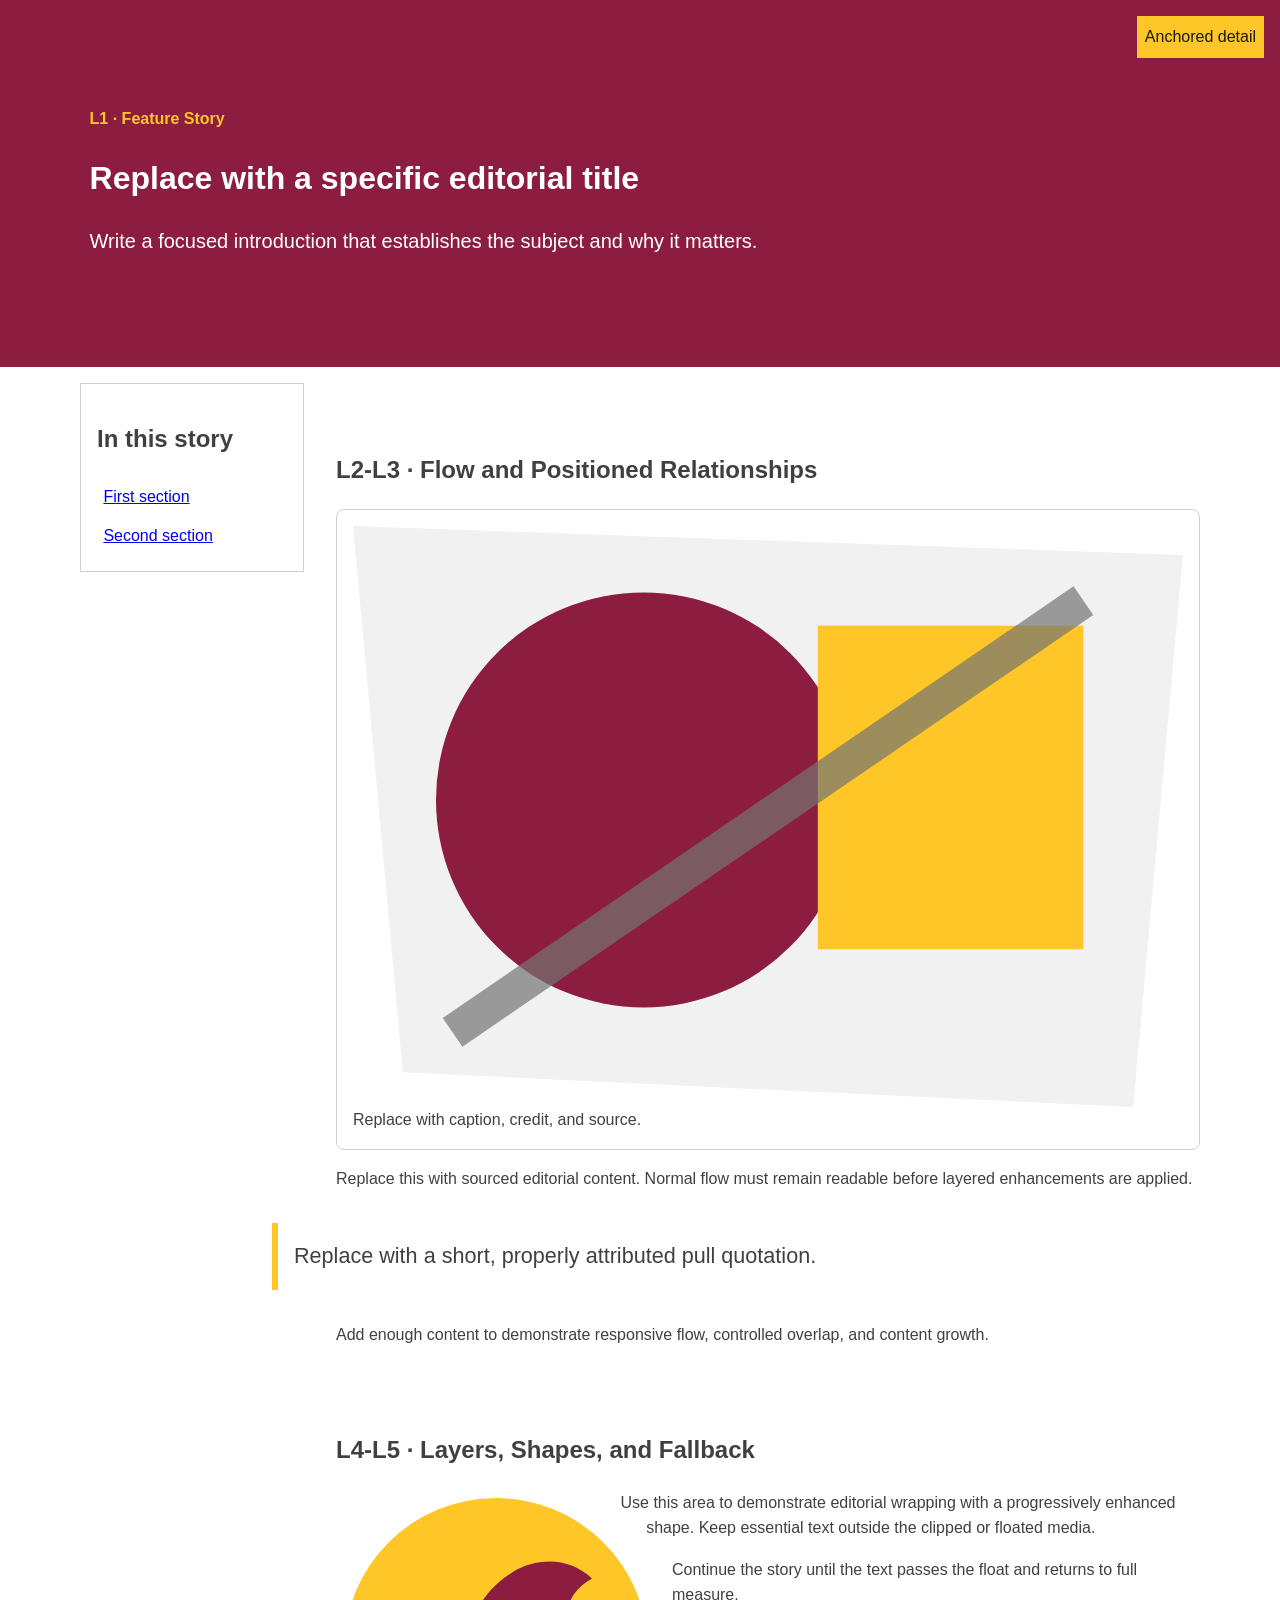
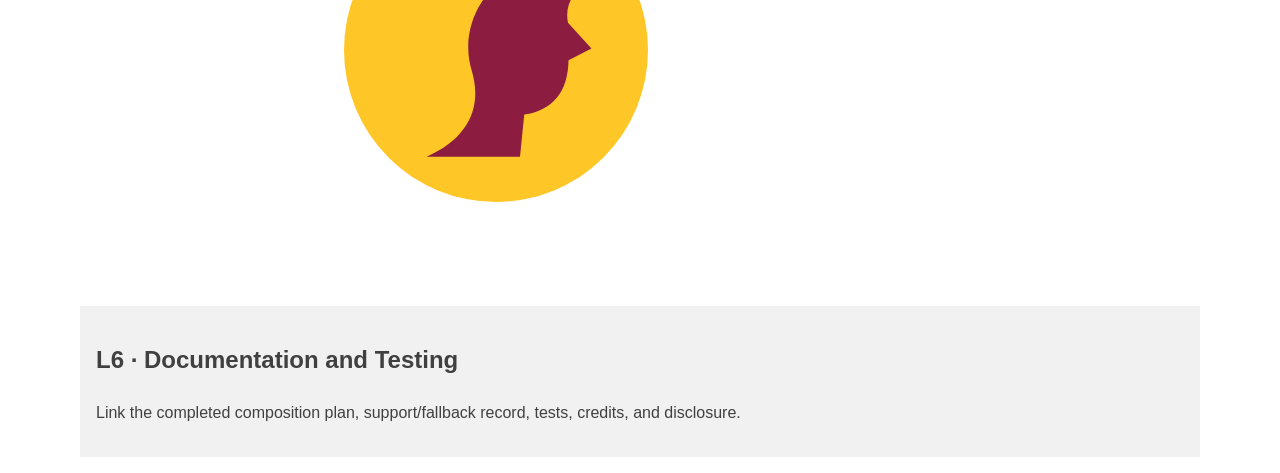
==== index.html @ 1f9bdce4 "first commit" ====
<!doctype html>
<html lang="en">
    <head>
        <meta charset="utf-8">
        <meta name="viewport" content="width=device-width,initial-scale=1">
        <title>Layered Feature Story</title>
        <link rel="stylesheet" href="styles.css">
    </head>
    <body>
        <header class="feature-header">
            <p class="eyebrow">L1 · Feature Story</p>
            <h1>Replace with a specific editorial title</h1>
            <p class="lede">Write a focused introduction that establishes the subject and why it matters.</p>
            <span class="issue-badge">Anchored detail</span>
        </header>
        <main>
            <aside class="story-guide">
                <h2>In this story</h2>
                <a href="#section-one">First section</a>
                <a href="#section-two">Second section</a>
            </aside>
            <article>
                <section id="section-one">
                    <h2>L2-L3 · Flow and Positioned Relationships</h2>
                    <figure class="feature-figure">
                        <img src="feature.svg" alt="Replace with a contextual alternative" width="1000" height="700">
                        <figcaption>Replace with caption, credit, and source.</figcaption>
                    </figure>
                    <p>Replace this with sourced editorial content. Normal flow must remain readable before layered enhancements are applied.</p>
                    <blockquote class="pull-quote">Replace with a short, properly attributed pull quotation.</blockquote>
                    <p>Add enough content to demonstrate responsive flow, controlled overlap, and content growth.</p>
                </section>
                <section id="section-two">
                    <h2>L4-L5 · Layers, Shapes, and Fallback</h2>
                    <img class="shape-portrait" src="portrait.svg" alt="Replace with a contextual alternative" width="600" height="600">
                    <p>Use this area to demonstrate editorial wrapping with a progressively enhanced shape. Keep essential text outside the clipped or floated media.</p>
                    <p>Continue the story until the text passes the float and returns to full measure.</p>
                </section>
            </article>
            <section class="documentation">
                <h2>L6 · Documentation and Testing</h2>
                <p>Link the completed composition plan, support/fallback record, tests, credits, and disclosure.</p>
            </section>
        </main>
    </body>
    </html>
---- styles.css ----
:root{
    --color-text:#404040;
    --color-surface:#fff;
    --color-action:#8c1d40;
    --color-accent:#ffc627;
    --color-border:#d0d0d0;
    --color-muted:#5c6670;
    --space-3:1rem;
    --radius:.5rem;
    --measure:68ch;
    --layer-base:0;
    --layer-raised:10;
    --layer-sticky:20;
    --layer-overlay:30;
}
*,*::before,*::after{
    box-sizing:border-box;
}
html{
    scroll-behavior:smooth;
}
body{
    margin:0;
    color:var(--color-text);
    background:var(--color-surface);
    font-family:Arial,sans-serif;
    line-height:1.6;
}
.feature-header{
    position:relative;
    padding:clamp(2rem,7vw,6rem);
    background:var(--color-action);
    color:#fff;
}
.eyebrow{
    color:var(--color-accent);
    font-weight:700;
}
.lede{
    max-width:var(--measure);
    font-size:1.25rem;
}
.issue-badge{
    position:absolute;
    inset-block-start:1rem;
    inset-inline-end:1rem;
    padding:.5rem;
    background:var(--color-accent);
    color:#191919;
}
main{
    display:grid;
    gap:2rem;
    max-width:72rem;
    margin:auto;
    padding:var(--space-3);
}
article{
    min-width:0;
}
article section{
    display:flow-root;
    margin-block:3rem;
    scroll-margin-block-start:6rem;
}
.story-guide{
    align-self:start;
    padding:1rem;
    border:1px solid var(--color-border);
}
.story-guide a{
    display:block;
    padding:.4rem;
}
.feature-figure{
    position:relative;
    margin:0;
    padding:1rem;
    border:1px solid var(--color-border);
    border-radius:var(--radius);
}
img{
    display:block;
    max-width:100%;
    height:auto;
}
.pull-quote{
    margin:2rem 0;
    padding:1rem;
    border-inline-start:.4rem solid var(--color-accent);
    font-size:1.35rem;
}
.shape-portrait{
    width:min(45%,20rem);
    margin:0 1rem 1rem 0;
    border-radius:50%;
}
.documentation{
    grid-column:1/-1;
    padding:1rem;
    background:#f1f1f1;
}
@media (min-width:52rem){
    main{
        grid-template-columns:14rem 1fr;
    }
    .story-guide{
        position:sticky;
        inset-block-start:1rem;
        z-index:var(--layer-sticky);
    }
    .pull-quote{
        position:relative;
        z-index:var(--layer-raised);
        margin-inline-start:-4rem;
        background:var(--color-surface);;
    }
    @supports (shape-outside:circle(50%)){
        .shape-portrait{
            float:inline-start;
            shape-outside:circle(50%);
            shape-margin:1rem;}
        }
    }
    @supports (clip-path:polygon(0 0)){
        .feature-figure img{
            clip-path:polygon(0 0,100% 5%,94% 100%,6% 94%);}
        }
        :focus-visible{
            outline:.2rem solid var(--color-accent);
            outline-offset:.2rem;
        }
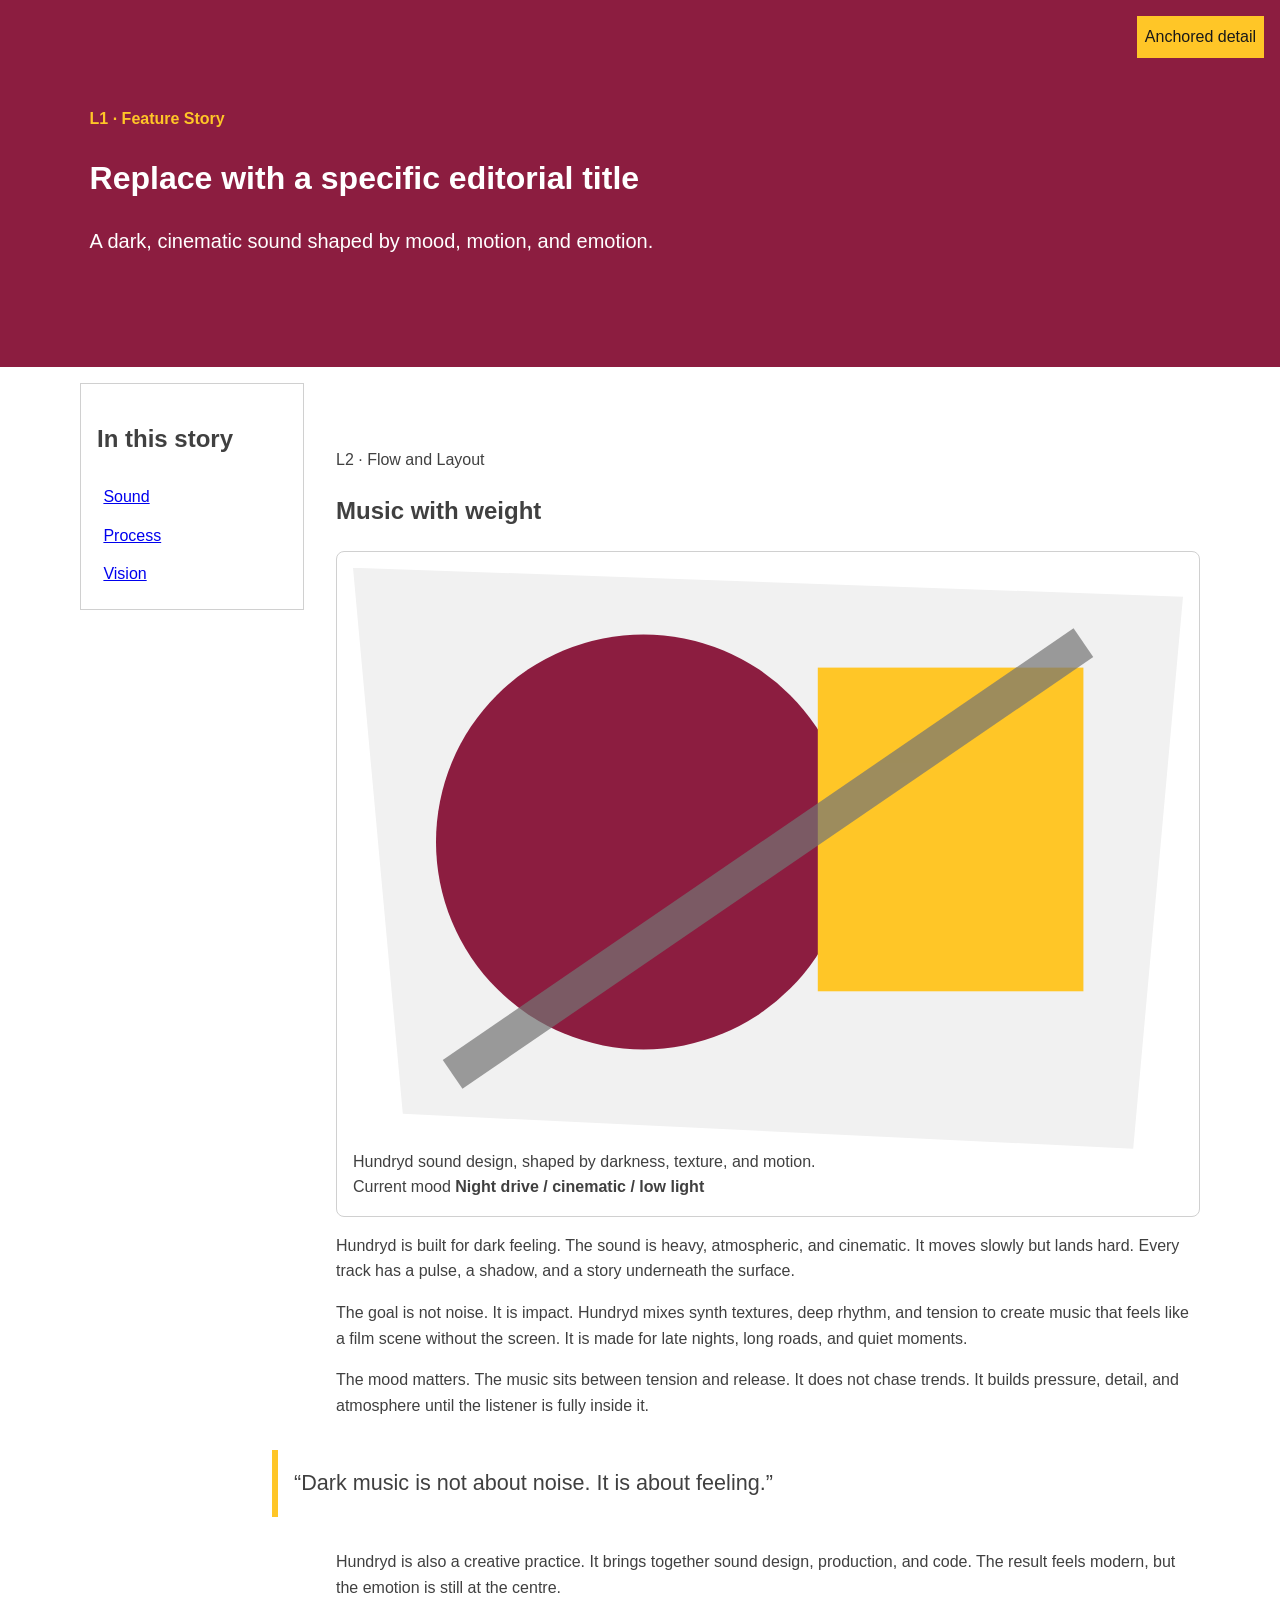
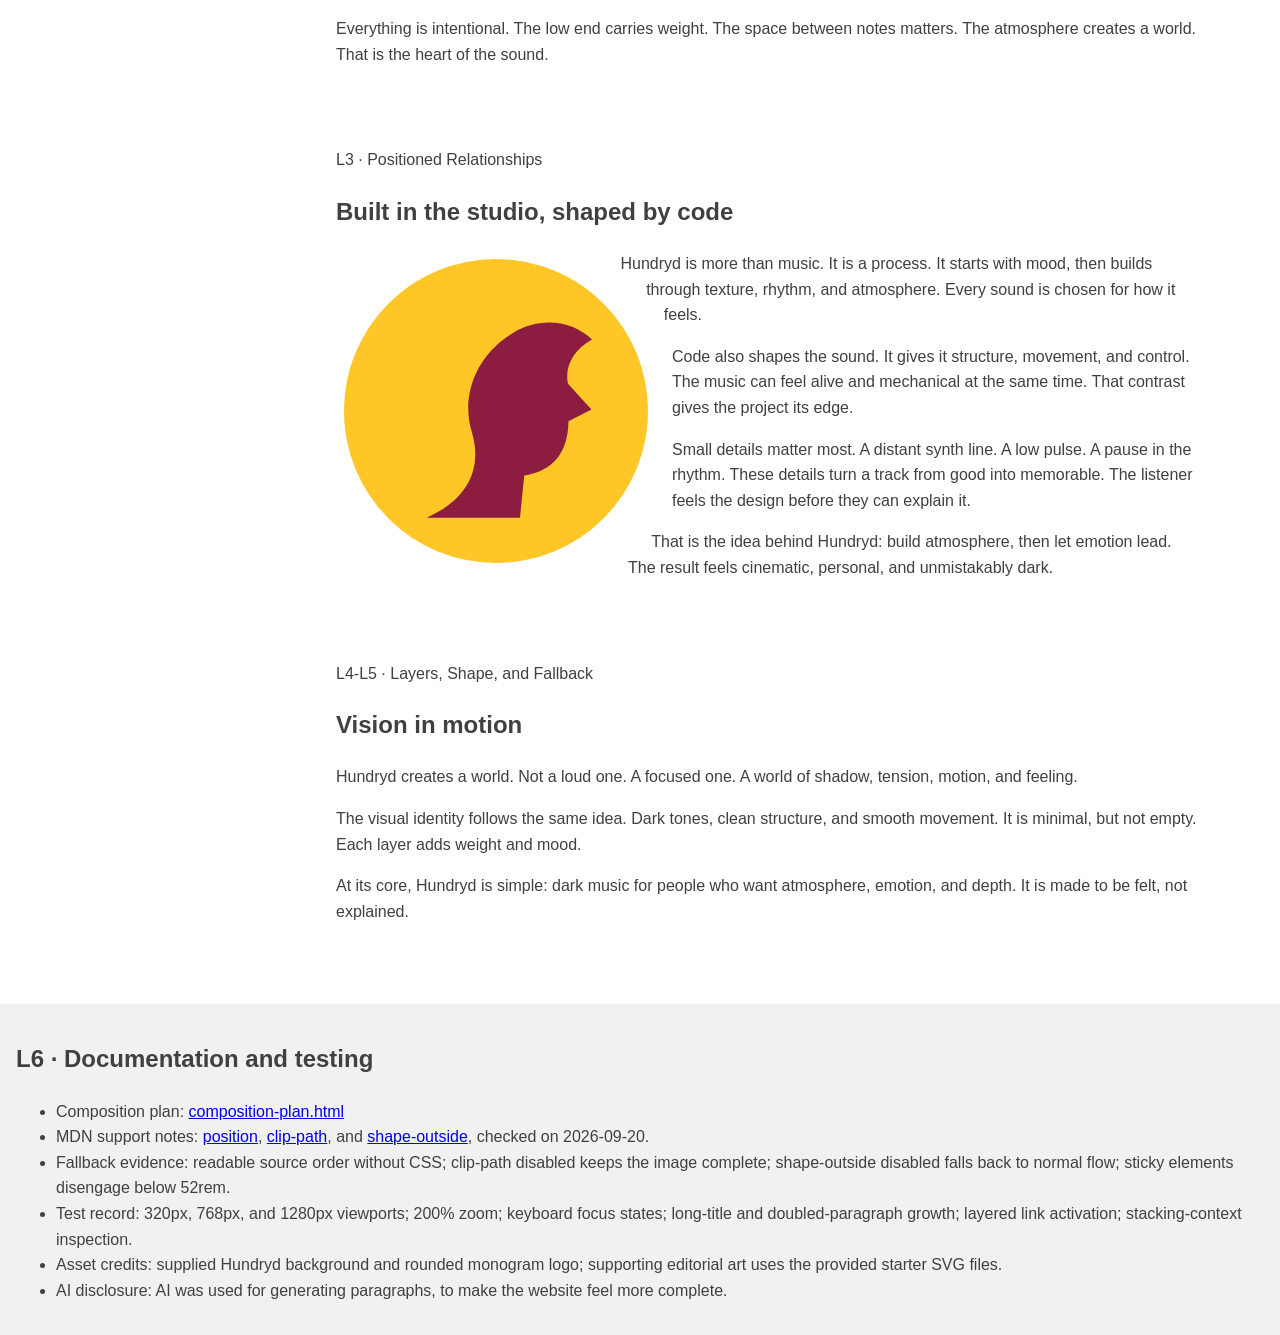
==== commit 6b0c01d0: "building index with my artistic vision, and following the L1-L6 guidelines" ====
--- a/index.html
+++ b/index.html
@@ -1,46 +1,124 @@
 <!doctype html>
 <html lang="en">
-    <head>
-        <meta charset="utf-8">
-        <meta name="viewport" content="width=device-width,initial-scale=1">
-        <title>Layered Feature Story</title>
-        <link rel="stylesheet" href="styles.css">
-    </head>
-    <body>
+
+<head>
+    <meta charset="utf-8">
+    <meta name="viewport" content="width=device-width,initial-scale=1">
+    <title>Hundryd | Cinematic Motion</title>
+    <meta name="description" content="Hundryd is a dark cinematic music 
+        project built for atmosphere, emotion, and motion.">
+    <link rel="stylesheet" href="styles.css">
+</head>
+
+<body>
+    <div class="page-shell">
         <header class="feature-header">
             <p class="eyebrow">L1 · Feature Story</p>
             <h1>Replace with a specific editorial title</h1>
-            <p class="lede">Write a focused introduction that establishes the subject and why it matters.</p>
+            <p class="lede">A dark, cinematic sound shaped by mood, motion, and emotion.</p>
             <span class="issue-badge">Anchored detail</span>
         </header>
-        <main>
-            <aside class="story-guide">
+
+        <main class="story-layout">
+            <aside class="story-guide" aria-label="Story navigation">
                 <h2>In this story</h2>
-                <a href="#section-one">First section</a>
-                <a href="#section-two">Second section</a>
+                <a href="#section-one">Sound</a>
+                <a href="#section-two">Process</a>
+                <a href="#section-three">Vision</a>
             </aside>
+
             <article>
                 <section id="section-one">
-                    <h2>L2-L3 · Flow and Positioned Relationships</h2>
+                    <p class="section-kicker">L2 · Flow and Layout</p>
+                    <h2>Music with weight</h2>
                     <figure class="feature-figure">
-                        <img src="feature.svg" alt="Replace with a contextual alternative" width="1000" height="700">
-                        <figcaption>Replace with caption, credit, and source.</figcaption>
+                        <img src="feature.svg"
+                            alt="Abstract editorial composition showing a cultural archive and a golden geometric panel"
+                            width="1000" height="700">
+                        <figcaption>Hundryd sound design, shaped by darkness, texture, and motion.</figcaption>
+                        <div class="figure-detail" aria-label="Program detail">
+                            <span class="small-label">Current mood</span>
+                            <strong>Night drive / cinematic / low light</strong>
+                        </div>
                     </figure>
-                    <p>Replace this with sourced editorial content. Normal flow must remain readable before layered enhancements are applied.</p>
-                    <blockquote class="pull-quote">Replace with a short, properly attributed pull quotation.</blockquote>
-                    <p>Add enough content to demonstrate responsive flow, controlled overlap, and content growth.</p>
+
+                    <p>Hundryd is built for dark feeling. The sound is heavy, atmospheric, and cinematic. It moves
+                        slowly but lands hard. Every track has a pulse, a shadow, and a story underneath the surface.
+                    </p>
+
+                    <p>The goal is not noise. It is impact. Hundryd mixes synth textures, deep rhythm, and tension to
+                        create music that feels like a film scene without the screen. It is made for late nights, long
+                        roads, and quiet moments.</p>
+
+                    <p>The mood matters. The music sits between tension and release. It does not chase trends. It builds
+                        pressure, detail, and atmosphere until the listener is fully inside it.</p>
+
+                    <blockquote class="pull-quote" aria-label="Pull quote">
+                        “Dark music is not about noise. It is about feeling.”
+                    </blockquote>
+
+                    <p>Hundryd is also a creative practice. It brings together sound design, production, and code. The
+                        result feels modern, but the emotion is still at the centre.</p>
+
+                    <p>Everything is intentional. The low end carries weight. The space between notes matters. The
+                        atmosphere creates a world. That is the heart of the sound.</p>
                 </section>
+
                 <section id="section-two">
-                    <h2>L4-L5 · Layers, Shapes, and Fallback</h2>
-                    <img class="shape-portrait" src="portrait.svg" alt="Replace with a contextual alternative" width="600" height="600">
-                    <p>Use this area to demonstrate editorial wrapping with a progressively enhanced shape. Keep essential text outside the clipped or floated media.</p>
-                    <p>Continue the story until the text passes the float and returns to full measure.</p>
+                    <p class="section-kicker">L3 · Positioned Relationships</p>
+                    <h2>Built in the studio, shaped by code</h2>
+                    <img class="shape-portrait" src="portrait.svg"
+                        alt="Abstract portrait illustration in warm gold and maroon tones for an editorial feature"
+                        width="600" height="600">
+
+                    <p>Hundryd is more than music. It is a process. It starts with mood, then builds through texture,
+                        rhythm, and atmosphere. Every sound is chosen for how it feels.</p>
+
+                    <p>Code also shapes the sound. It gives it structure, movement, and control. The music can feel
+                        alive and mechanical at the same time. That contrast gives the project its edge.</p>
+
+                    <p>Small details matter most. A distant synth line. A low pulse. A pause in the rhythm. These
+                        details turn a track from good into memorable. The listener feels the design before they can
+                        explain it.</p>
+
+                    <p>That is the idea behind Hundryd: build atmosphere, then let emotion lead. The result feels
+                        cinematic, personal, and unmistakably dark.</p>
+                </section>
+
+                <section id="section-three">
+                    <p class="section-kicker">L4-L5 · Layers, Shape, and Fallback</p>
+                    <h2>Vision in motion</h2>
+                    <p>Hundryd creates a world. Not a loud one. A focused one. A world of shadow, tension, motion, and
+                        feeling.</p>
+
+                    <p>The visual identity follows the same idea. Dark tones, clean structure, and smooth movement. It
+                        is minimal, but not empty. Each layer adds weight and mood.</p>
+
+                    <p>At its core, Hundryd is simple: dark music for people who want atmosphere, emotion, and depth. It
+                        is made to be felt, not explained.</p>
                 </section>
             </article>
-            <section class="documentation">
-                <h2>L6 · Documentation and Testing</h2>
-                <p>Link the completed composition plan, support/fallback record, tests, credits, and disclosure.</p>
-            </section>
         </main>
-    </body>
-    </html>+
+        <footer class="documentation" id="l6-documentation">
+            <h2>L6 · Documentation and testing</h2>
+            <ul>
+                <li>Composition plan: <a href="composition-plan.html">composition-plan.html</a></li>
+                <li>MDN support notes: <a href="https://developer.mozilla.org/en-US/docs/Web/CSS/position">position</a>,
+                    <a href="https://developer.mozilla.org/en-US/docs/Web/CSS/clip-path">clip-path</a>, and <a
+                        href="https://developer.mozilla.org/en-US/docs/Web/CSS/shape-outside">shape-outside</a>, checked
+                    on 2026-09-20.
+                </li>
+                <li>Fallback evidence: readable source order without CSS; clip-path disabled keeps the image complete;
+                    shape-outside disabled falls back to normal flow; sticky elements disengage below 52rem.</li>
+                <li>Test record: 320px, 768px, and 1280px viewports; 200% zoom; keyboard focus states; long-title and
+                    doubled-paragraph growth; layered link activation; stacking-context inspection.</li>
+                <li>Asset credits: supplied Hundryd background and rounded monogram logo; supporting editorial art uses
+                    the provided starter SVG files.</li>
+                <li>AI disclosure: AI was used for generating paragraphs, to make the website feel more complete.</li>
+            </ul>
+        </footer>
+    </div>
+</body>
+
+</html>
--- a/styles.css
+++ b/styles.css
@@ -1,132 +1,160 @@
-:root{
-    --color-text:#404040;
-    --color-surface:#fff;
-    --color-action:#8c1d40;
-    --color-accent:#ffc627;
-    --color-border:#d0d0d0;
-    --color-muted:#5c6670;
-    --space-3:1rem;
-    --radius:.5rem;
-    --measure:68ch;
-    --layer-base:0;
-    --layer-raised:10;
-    --layer-sticky:20;
-    --layer-overlay:30;
+:root {
+    --color-text: #404040;
+    --color-surface: #fff;
+    --color-action: #8c1d40;
+    --color-accent: #ffc627;
+    --color-border: #d0d0d0;
+    --color-muted: #5c6670;
+    --space-3: 1rem;
+    --radius: .5rem;
+    --measure: 68ch;
+    --layer-base: 0;
+    --layer-raised: 10;
+    --layer-sticky: 20;
+    --layer-overlay: 30;
 }
-*,*::before,*::after{
-    box-sizing:border-box;
+
+*,
+*::before,
+*::after {
+    box-sizing: border-box;
 }
-html{
-    scroll-behavior:smooth;
+
+html {
+    scroll-behavior: smooth;
 }
-body{
-    margin:0;
-    color:var(--color-text);
-    background:var(--color-surface);
-    font-family:Arial,sans-serif;
-    line-height:1.6;
+
+body {
+    margin: 0;
+    color: var(--color-text);
+    background: var(--color-surface);
+    font-family: Arial, sans-serif;
+    line-height: 1.6;
 }
-.feature-header{
-    position:relative;
-    padding:clamp(2rem,7vw,6rem);
-    background:var(--color-action);
-    color:#fff;
+
+.feature-header {
+    position: relative;
+    padding: clamp(2rem, 7vw, 6rem);
+    background: var(--color-action);
+    color: #fff;
 }
-.eyebrow{
-    color:var(--color-accent);
-    font-weight:700;
+
+.eyebrow {
+    color: var(--color-accent);
+    font-weight: 700;
 }
-.lede{
-    max-width:var(--measure);
-    font-size:1.25rem;
+
+.lede {
+    max-width: var(--measure);
+    font-size: 1.25rem;
 }
-.issue-badge{
-    position:absolute;
-    inset-block-start:1rem;
-    inset-inline-end:1rem;
-    padding:.5rem;
-    background:var(--color-accent);
-    color:#191919;
+
+.issue-badge {
+    position: absolute;
+    inset-block-start: 1rem;
+    inset-inline-end: 1rem;
+    padding: .5rem;
+    background: var(--color-accent);
+    color: #191919;
 }
-main{
-    display:grid;
-    gap:2rem;
-    max-width:72rem;
-    margin:auto;
-    padding:var(--space-3);
+
+main {
+    display: grid;
+    gap: 2rem;
+    max-width: 72rem;
+    margin: auto;
+    padding: var(--space-3);
 }
-article{
-    min-width:0;
+
+article {
+    min-width: 0;
 }
-article section{
-    display:flow-root;
-    margin-block:3rem;
-    scroll-margin-block-start:6rem;
+
+article section {
+    display: flow-root;
+    margin-block: 3rem;
+    scroll-margin-block-start: 6rem;
 }
-.story-guide{
-    align-self:start;
-    padding:1rem;
-    border:1px solid var(--color-border);
+
+.story-guide {
+    align-self: start;
+    padding: 1rem;
+    border: 1px solid var(--color-border);
 }
-.story-guide a{
-    display:block;
-    padding:.4rem;
+
+.story-guide a {
+    display: block;
+    padding: .4rem;
 }
-.feature-figure{
-    position:relative;
-    margin:0;
-    padding:1rem;
-    border:1px solid var(--color-border);
-    border-radius:var(--radius);
+
+.feature-figure {
+    position: relative;
+    margin: 0;
+    padding: 1rem;
+    border: 1px solid var(--color-border);
+    border-radius: var(--radius);
 }
-img{
-    display:block;
-    max-width:100%;
-    height:auto;
+
+img {
+    display: block;
+    max-width: 100%;
+    height: auto;
 }
-.pull-quote{
-    margin:2rem 0;
-    padding:1rem;
-    border-inline-start:.4rem solid var(--color-accent);
-    font-size:1.35rem;
+
+.pull-quote {
+    margin: 2rem 0;
+    padding: 1rem;
+    border-inline-start: .4rem solid var(--color-accent);
+    font-size: 1.35rem;
 }
-.shape-portrait{
-    width:min(45%,20rem);
-    margin:0 1rem 1rem 0;
-    border-radius:50%;
+
+.shape-portrait {
+    width: min(45%, 20rem);
+    margin: 0 1rem 1rem 0;
+    border-radius: 50%;
 }
-.documentation{
-    grid-column:1/-1;
-    padding:1rem;
-    background:#f1f1f1;
+
+.documentation {
+    grid-column: 1/-1;
+    padding: 1rem;
+    background: #f1f1f1;
 }
-@media (min-width:52rem){
-    main{
-        grid-template-columns:14rem 1fr;
+
+@media (min-width:52rem) {
+    main {
+        grid-template-columns: 14rem 1fr;
     }
-    .story-guide{
-        position:sticky;
-        inset-block-start:1rem;
-        z-index:var(--layer-sticky);
+
+    .story-guide {
+        position: sticky;
+        inset-block-start: 1rem;
+        z-index: var(--layer-sticky);
     }
-    .pull-quote{
-        position:relative;
-        z-index:var(--layer-raised);
-        margin-inline-start:-4rem;
-        background:var(--color-surface);;
+
+    .pull-quote {
+        position: relative;
+        z-index: var(--layer-raised);
+        margin-inline-start: -4rem;
+        background: var(--color-surface);
+        ;
     }
-    @supports (shape-outside:circle(50%)){
-        .shape-portrait{
-            float:inline-start;
-            shape-outside:circle(50%);
-            shape-margin:1rem;}
+
+    @supports (shape-outside:circle(50%)) {
+        .shape-portrait {
+            float: inline-start;
+            shape-outside: circle(50%);
+            shape-margin: 1rem;
         }
     }
-    @supports (clip-path:polygon(0 0)){
-        .feature-figure img{
-            clip-path:polygon(0 0,100% 5%,94% 100%,6% 94%);}
-        }
-        :focus-visible{
-            outline:.2rem solid var(--color-accent);
-            outline-offset:.2rem;
-        }
+}
+
+@supports (clip-path:polygon(0 0)) {
+    .feature-figure img {
+        clip-path: polygon(0 0, 100% 5%, 94% 100%, 6% 94%);
+    }
+}
+
+:focus-visible {
+    outline: .2rem solid var(--color-accent);
+    outline-offset: .2rem;
+}
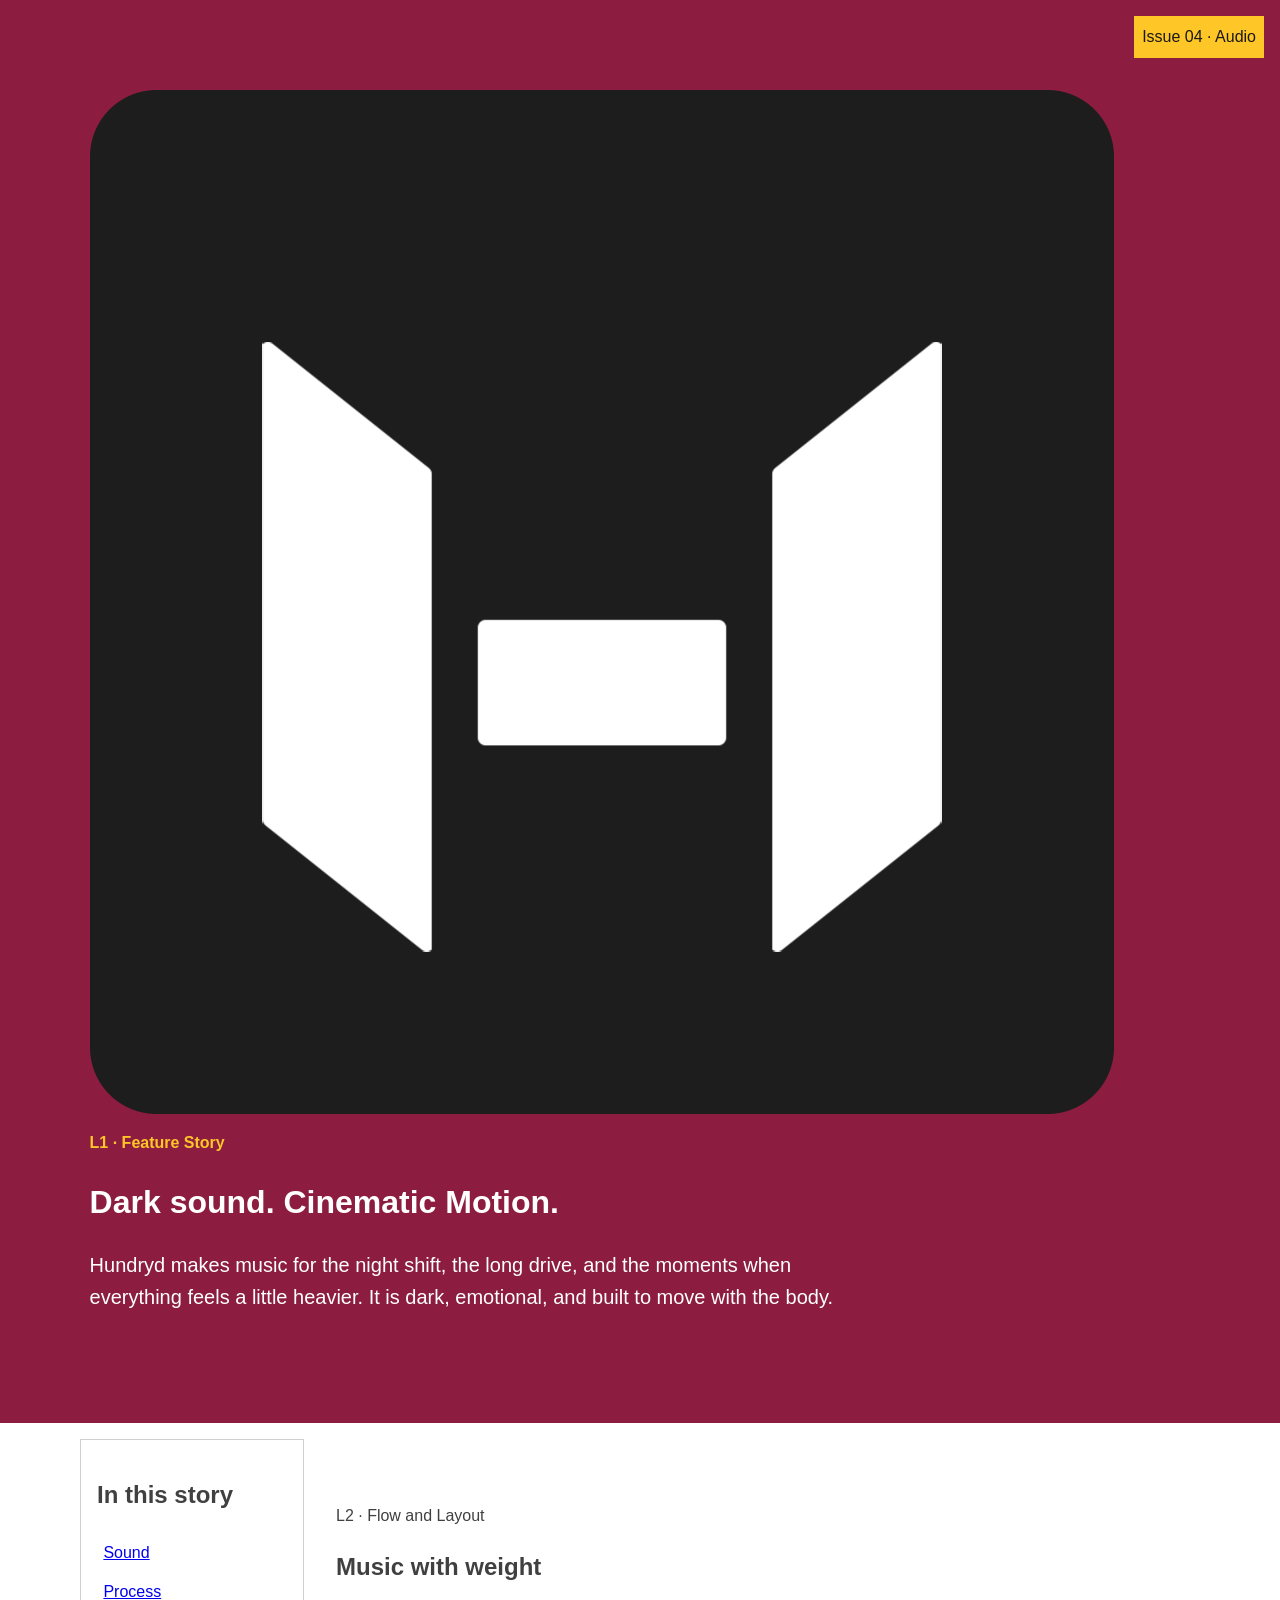
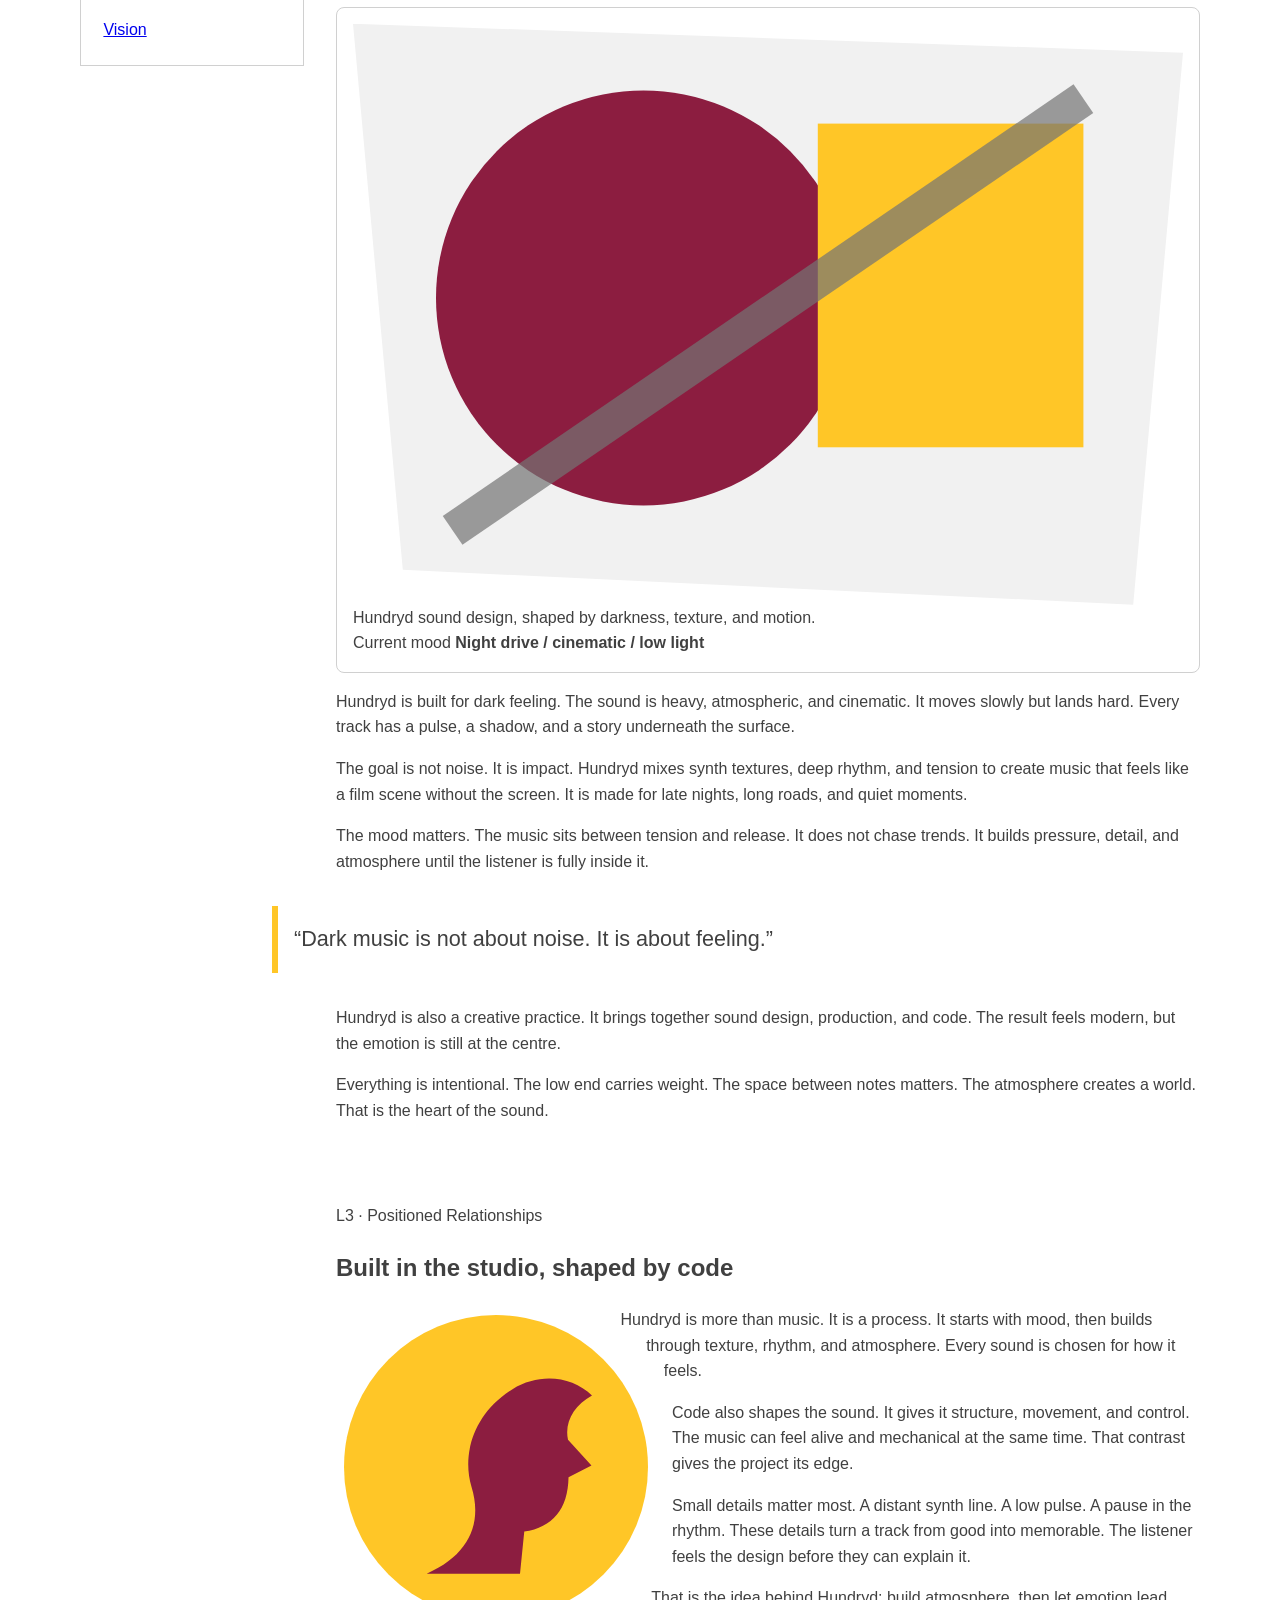
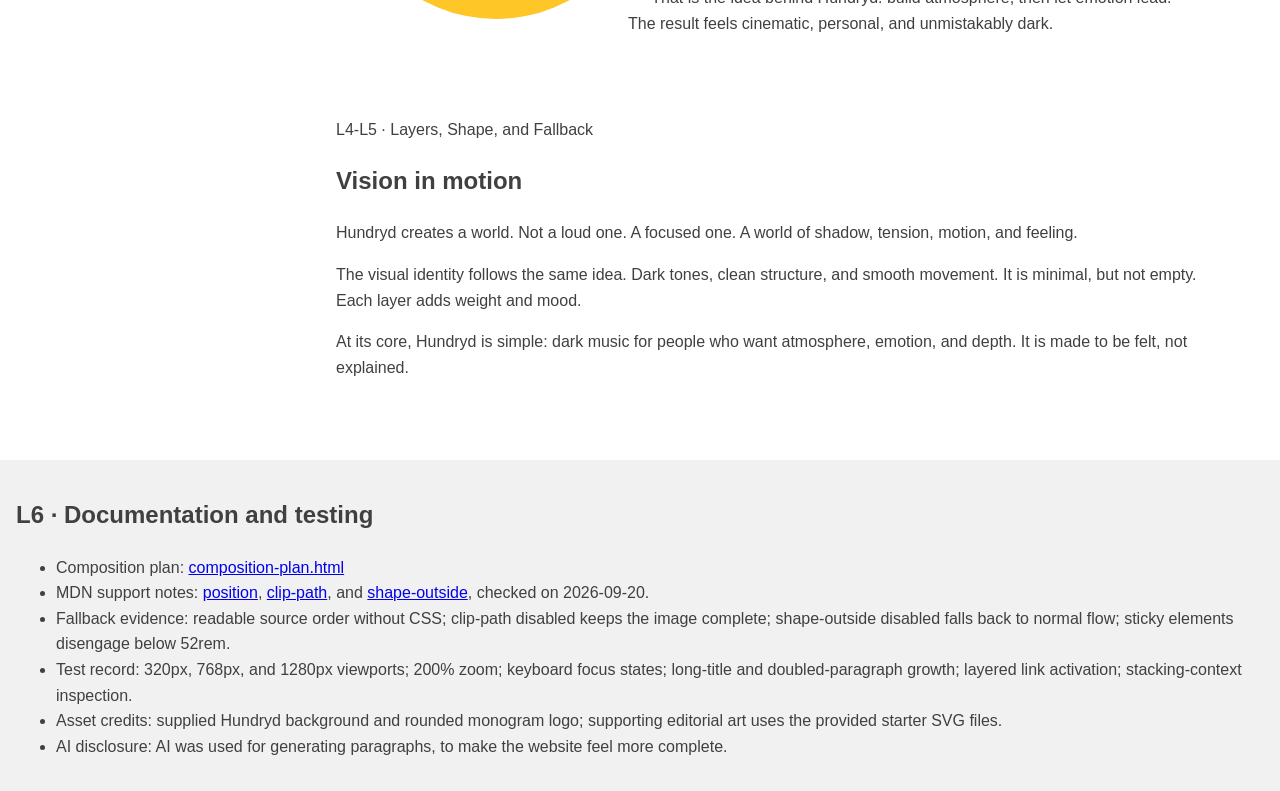
==== commit f4015ba5: "added logo to the index and added titles" ====
--- a/index.html
+++ b/index.html
@@ -13,10 +13,15 @@
 <body>
     <div class="page-shell">
         <header class="feature-header">
-            <p class="eyebrow">L1 · Feature Story</p>
-            <h1>Replace with a specific editorial title</h1>
-            <p class="lede">A dark, cinematic sound shaped by mood, motion, and emotion.</p>
-            <span class="issue-badge">Anchored detail</span>
+            <div>
+                <img class="brand-mark" src="Hundryd Logo Rounded Edge.png" alt="Hundryd logo">
+            </div>
+            <div>
+                <p class="eyebrow">L1 · Feature Story</p>
+                <h1>Dark sound. Cinematic Motion.</h1>
+                <p class="lede">Hundryd makes music for the night shift, the long drive, and the moments when everything feels a little heavier. It is dark, emotional, and built to move with the body.</p>
+            </div>
+            <span class="issue-badge" aria-label="Issue badge">Issue 04 · Audio</span>
         </header>
 
         <main class="story-layout">
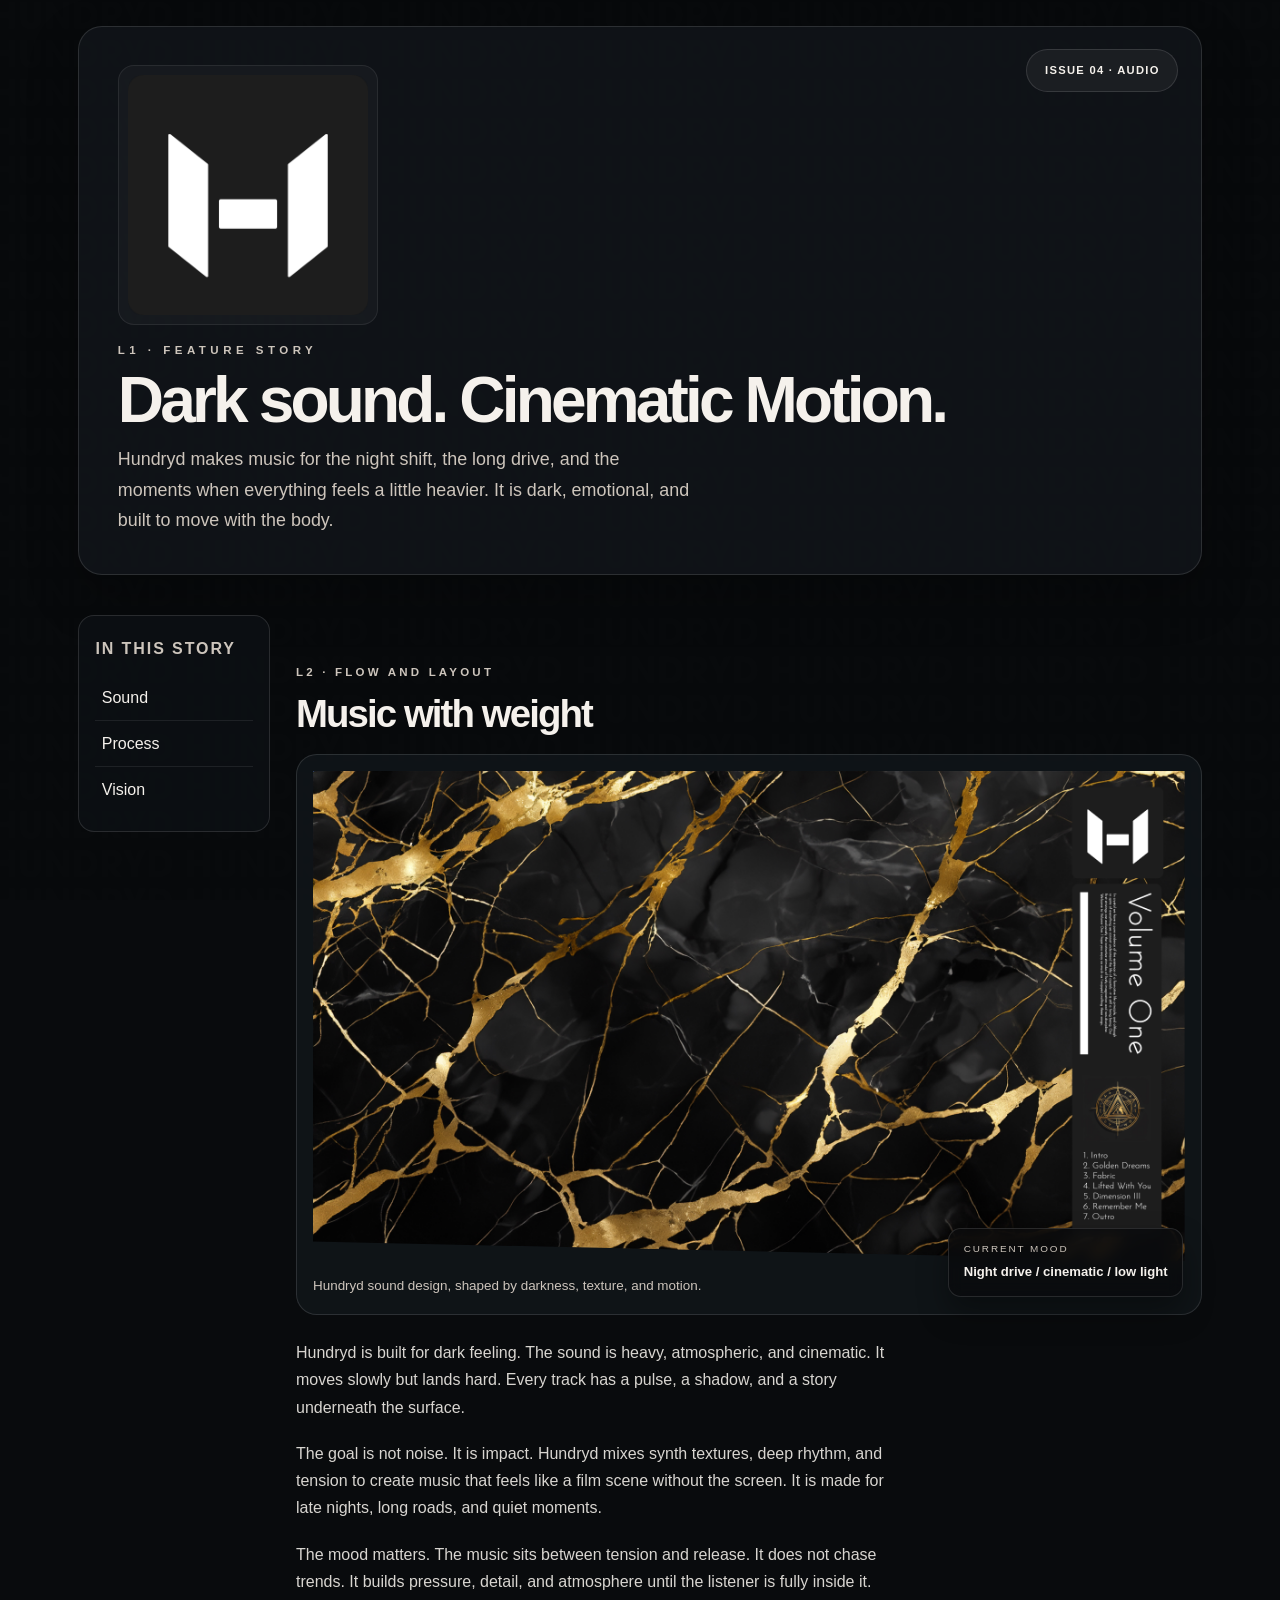
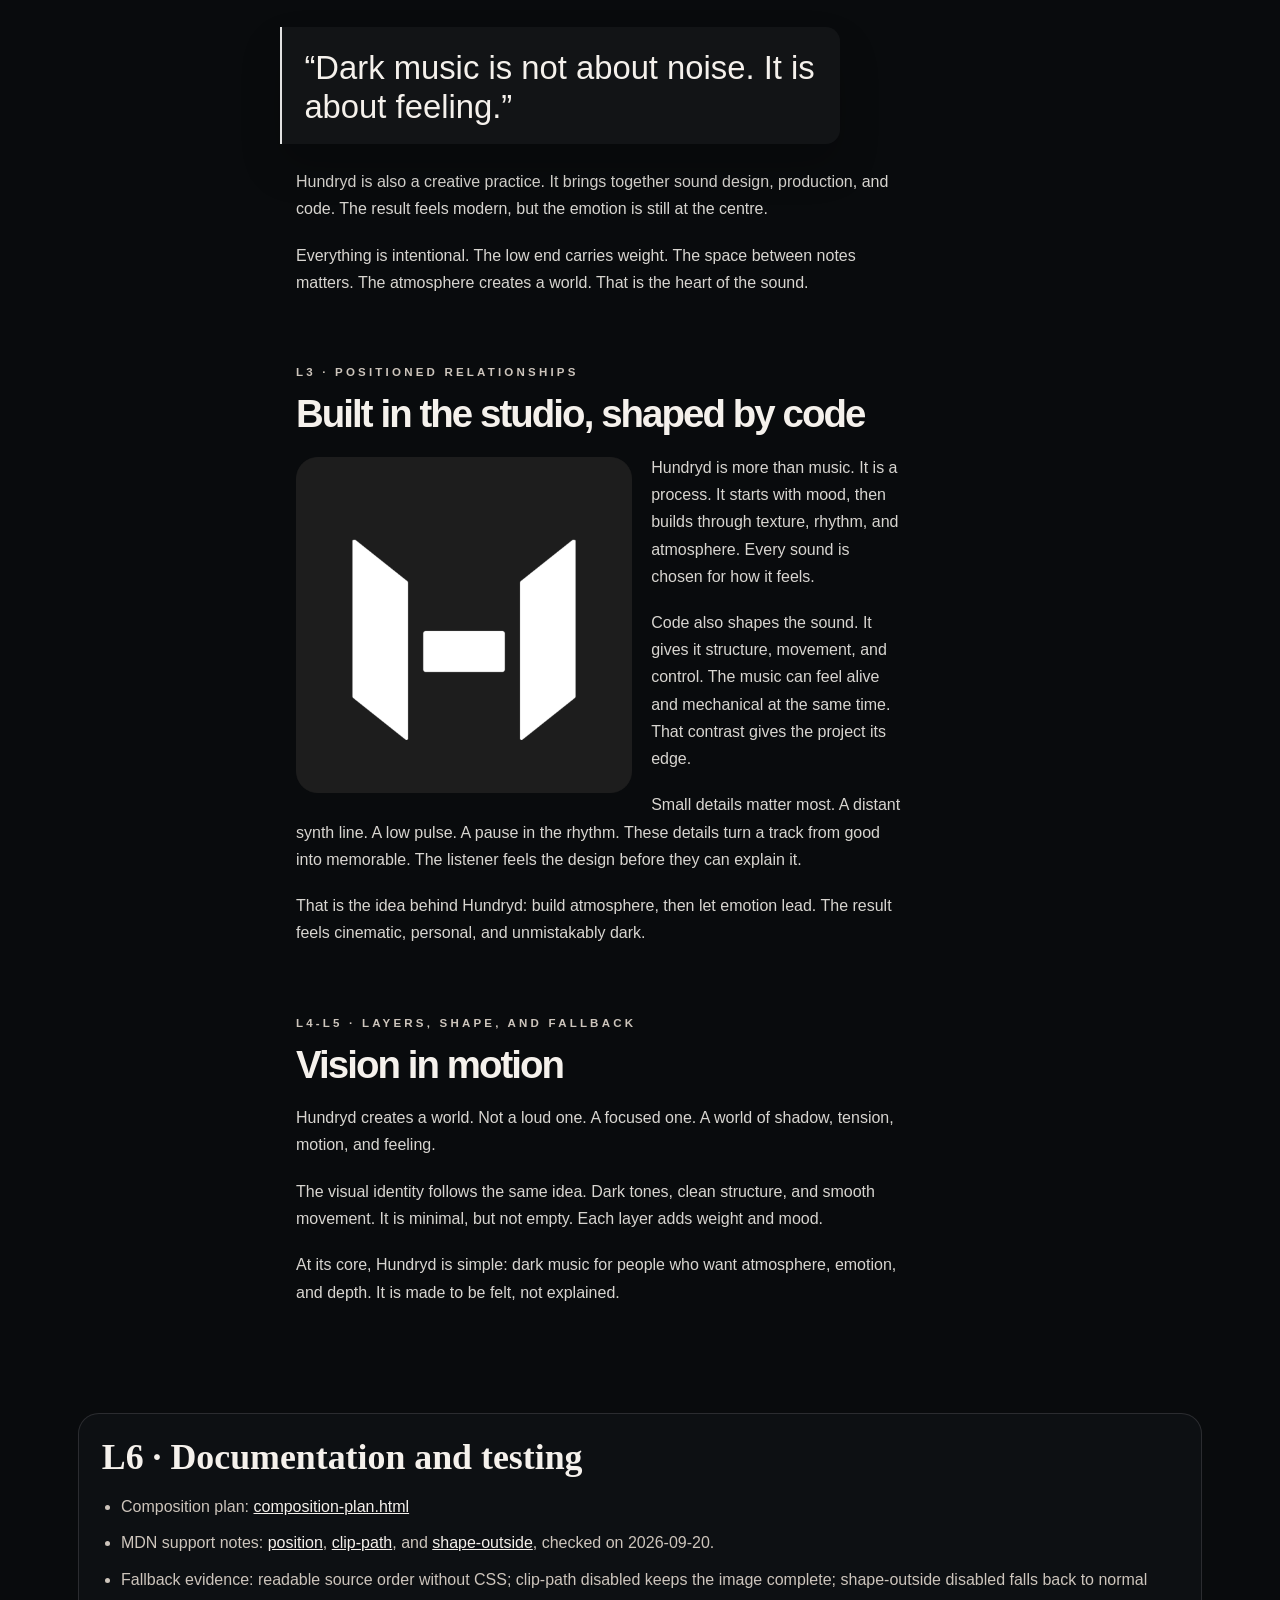
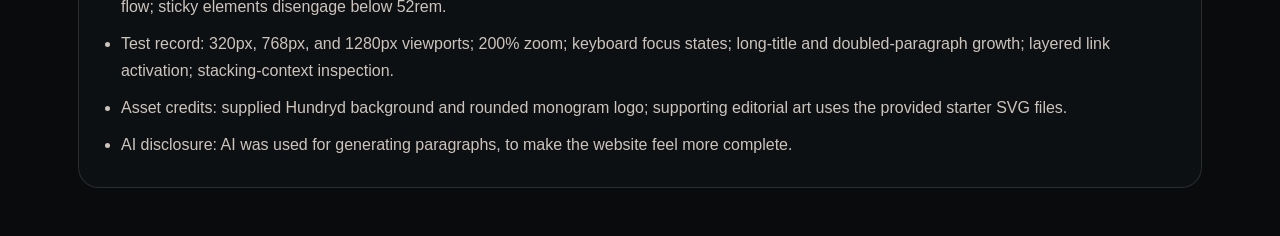
==== commit 93ab6d1d: "rest of the assignment" ====
--- a/index.html
+++ b/index.html
@@ -19,7 +19,8 @@
             <div>
                 <p class="eyebrow">L1 · Feature Story</p>
                 <h1>Dark sound. Cinematic Motion.</h1>
-                <p class="lede">Hundryd makes music for the night shift, the long drive, and the moments when everything feels a little heavier. It is dark, emotional, and built to move with the body.</p>
+                <p class="lede">Hundryd makes music for the night shift, the long drive, and the moments when everything
+                    feels a little heavier. It is dark, emotional, and built to move with the body.</p>
             </div>
             <span class="issue-badge" aria-label="Issue badge">Issue 04 · Audio</span>
         </header>
@@ -37,8 +38,8 @@
                     <p class="section-kicker">L2 · Flow and Layout</p>
                     <h2>Music with weight</h2>
                     <figure class="feature-figure">
-                        <img src="feature.svg"
-                            alt="Abstract editorial composition showing a cultural archive and a golden geometric panel"
+                        <img src="Volume One.jpg"
+                            alt="Volume One cover art with the Hundryd logo on the circular editorial graphic"
                             width="1000" height="700">
                         <figcaption>Hundryd sound design, shaped by darkness, texture, and motion.</figcaption>
                         <div class="figure-detail" aria-label="Program detail">
@@ -72,9 +73,8 @@
                 <section id="section-two">
                     <p class="section-kicker">L3 · Positioned Relationships</p>
                     <h2>Built in the studio, shaped by code</h2>
-                    <img class="shape-portrait" src="portrait.svg"
-                        alt="Abstract portrait illustration in warm gold and maroon tones for an editorial feature"
-                        width="600" height="600">
+                    <img class="shape-portrait" src="Hundryd Logo Rounded Edge.png" alt="Hundryd logo" width="600"
+                        height="600">
 
                     <p>Hundryd is more than music. It is a process. It starts with mood, then builds through texture,
                         rhythm, and atmosphere. Every sound is chosen for how it feels.</p>
--- a/styles.css
+++ b/styles.css
@@ -1,13 +1,17 @@
 :root {
-    --color-text: #404040;
-    --color-surface: #fff;
-    --color-action: #8c1d40;
-    --color-accent: #ffc627;
-    --color-border: #d0d0d0;
-    --color-muted: #5c6670;
-    --space-3: 1rem;
-    --radius: .5rem;
+    --ink: #090b0d;
+    --panel: #12181d;
+    --panel-strong: #1a2127;
+    --surface: #f4f0eb;
+    --surface-soft: #d8d2ca;
+    --text: #f5f1ec;
+    --muted: #cdc5bc;
+    --line: rgba(255, 255, 255, 0.12);
+    --shadow: rgba(0, 0, 0, 0.5);
     --measure: 68ch;
+    --space: 1rem;
+    --space-lg: 2rem;
+    --radius: 1.3rem;
     --layer-base: 0;
     --layer-raised: 10;
     --layer-sticky: 20;
@@ -26,36 +30,115 @@
 
 body {
     margin: 0;
-    color: var(--color-text);
-    background: var(--color-surface);
+    min-height: 100vh;
     font-family: Arial, sans-serif;
-    line-height: 1.6;
+    line-height: 1.7;
+    background: var(--ink);
+    color: var(--text);
+}
+
+body::before {
+    content: "";
+    position: fixed;
+    inset: 0;
+    background: url("Hundryd Background no Picture.jpg") center/cover no-repeat;
+    opacity: 0.12;
+    pointer-events: none;
+}
+
+img {
+    display: block;
+    max-width: 100%;
+    height: auto;
+}
+
+p,
+h1,
+h2,
+h3,
+ul {
+    margin-top: 0;
+}
+
+.page-shell {
+    position: relative;
+    z-index: var(--layer-base);
+    max-width: 1200px;
+    margin: 0 auto;
+    padding: clamp(1rem, 2vw, 2rem) clamp(1rem, 3vw, 2.5rem) 3rem;
 }
 
 .feature-header {
     position: relative;
-    padding: clamp(2rem, 7vw, 6rem);
-    background: var(--color-action);
-    color: #fff;
+    padding: clamp(1.5rem, 3vw, 3rem);
+    border: 1px solid var(--line);
+    border-radius: 1.5rem;
+    background: rgba(17, 21, 25, 0.9);
+    box-shadow: 0 20px 50px rgba(0, 0, 0, 0.25);
+    overflow: hidden;
+}
+
+.brand-row,
+.header-content,
+.issue-badge {
+    position: relative;
+    z-index: var(--layer-raised);
+}
+
+.brand-mark {
+    display: block;
+    width: min(24rem, 52vw);
+    max-width: 260px;
+    margin-bottom: 1rem;
+    padding: 0.55rem;
+    border-radius: 1rem;
+    background: rgba(255, 255, 255, 0.03);
+    border: 1px solid rgba(255, 255, 255, 0.08);
+}
+
+.header-content {
+    max-width: var(--measure);
 }
 
 .eyebrow {
-    color: var(--color-accent);
+    margin-bottom: 0.6rem;
+    color: var(--muted);
+    letter-spacing: 0.28rem;
+    text-transform: uppercase;
+    font-size: 0.72rem;
     font-weight: 700;
 }
 
+h1 {
+    margin-bottom: 0.8rem;
+    font-size: clamp(2.8rem, 5vw, 5.2rem);
+    line-height: 0.96;
+    letter-spacing: -0.06em;
+    text-wrap: balance;
+}
+
 .lede {
-    max-width: var(--measure);
-    font-size: 1.25rem;
+    max-width: 58ch;
+    margin-bottom: 0;
+    font-size: clamp(1.08rem, 1.4vw, 1.35rem);
+    color: var(--muted);
 }
 
 .issue-badge {
     position: absolute;
-    inset-block-start: 1rem;
-    inset-inline-end: 1rem;
-    padding: .5rem;
-    background: var(--color-accent);
-    color: #191919;
+    top: 1.4rem;
+    right: 1.4rem;
+    display: inline-flex;
+    align-items: center;
+    padding: 0.7rem 1.1rem;
+    border: 1px solid var(--line);
+    border-radius: 999px;
+    background: rgba(255, 255, 255, 0.05);
+    color: var(--text);
+    letter-spacing: 0.08rem;
+    text-transform: uppercase;
+    font-size: 0.7rem;
+    font-weight: 700;
 }
 
 main {
@@ -73,88 +156,229 @@
 article section {
     display: flow-root;
     margin-block: 3rem;
-    scroll-margin-block-start: 6rem;
+    scroll-margin-top: 5rem;
+}
+
+.story-layout {
+    display: grid;
+    gap: clamp(1.3rem, 2vw, 2rem);
+    grid-template-columns: minmax(0, 12rem) minmax(0, 1fr);
+    margin-top: 2.5rem;
+    align-items: start;
 }
 
 .story-guide {
     align-self: start;
-    padding: 1rem;
-    border: 1px solid var(--color-border);
+    padding: 1.2rem 1rem;
+    border: 1px solid var(--line);
+    border-radius: 1rem;
+    background: rgba(13, 17, 20, 0.8);
+}
+
+.story-guide h2 {
+    margin-bottom: 0.8rem;
+    font-size: 1rem;
+    letter-spacing: 0.12rem;
+    text-transform: uppercase;
+    color: var(--muted);
 }
 
 .story-guide a {
     display: block;
-    padding: .4rem;
+    padding: 0.55rem 0.4rem;
+    color: var(--text);
+    text-decoration: none;
+    border-bottom: 1px solid rgba(255, 255, 255, 0.08);
+}
+
+.story-guide a:last-child {
+    border-bottom: 0;
+}
+
+.story-guide a:hover,
+.story-guide a:focus-visible {
+    background: rgba(255, 255, 255, 0.04);
+}
+
+.section-kicker {
+    margin-bottom: 0.65rem;
+    color: var(--muted);
+    letter-spacing: 0.2rem;
+    text-transform: uppercase;
+    font-size: 0.72rem;
+    font-weight: 700;
+}
+
+article h2 {
+    margin-bottom: 1.2rem;
+    font-size: clamp(2rem, 3vw, 3rem);
+    letter-spacing: -0.05em;
+    line-height: 1.08;
+}
+
+article p {
+    max-width: var(--measure);
+    margin-bottom: 1.2rem;
+    color: rgba(245, 241, 236, 0.88);
 }
 
 .feature-figure {
     position: relative;
+    margin: 0 0 1.5rem;
+    padding: 1rem;
+    border: 1px solid var(--line);
+    border-radius: var(--radius);
+    background: rgba(18, 24, 29, 0.72);
+}
+
+.feature-figure figcaption {
+    margin-top: 0.9rem;
+    color: var(--muted);
+    font-size: 0.84rem;
+}
+
+.figure-detail {
+    position: absolute;
+    right: 1.1rem;
+    bottom: 1.1rem;
+    z-index: var(--layer-overlay);
+    display: grid;
+    gap: 0.15rem;
+    padding: 0.8rem 0.9rem;
+    border: 1px solid rgba(255, 255, 255, 0.12);
+    border-radius: 0.8rem;
+    background: rgba(9, 11, 13, 0.8);
+    backdrop-filter: blur(8px);
+    box-shadow: 0 16px 30px rgba(0, 0, 0, 0.35);
+    pointer-events: none;
+}
+
+.small-label {
+    color: var(--muted);
+    font-size: 0.62rem;
+    letter-spacing: 0.12rem;
+    text-transform: uppercase;
+}
+
+.figure-detail strong {
+    font-size: 0.82rem;
+    font-weight: 700;
+}
+
+.pull-quote {
+    position: relative;
+    z-index: var(--layer-raised);
+    max-width: min(35rem, 78%);
+    margin: 2rem 0 1.5rem -1rem;
+    padding: 1.3rem 1.4rem 1.1rem;
+    border-left: 0.18rem solid rgba(255, 255, 255, 0.88);
+    border-radius: 0 0.9rem 0.9rem 0;
+    background: rgba(255, 255, 255, 0.04);
+    box-shadow: 0 22px 40px rgba(0, 0, 0, 0.2);
+    font-size: clamp(1.3rem, 3vw, 2.05rem);
+    line-height: 1.2;
+    color: var(--text);
+}
+
+.shape-portrait {
+    float: left;
+    width: min(44%, 21rem);
+    margin: 0.2rem 1.2rem 0.7rem 0;
+    border: 0;
+    border-radius: 0;
+    background: transparent;
+    filter: none;
+}
+
+.documentation {
+    margin-top: 2.5rem;
+    padding: 1.5rem 1.4rem 1.2rem;
+    border: 1px solid var(--line);
+    border-radius: var(--radius);
+    background: rgba(15, 18, 21, 0.82);
+}
+
+.documentation h2 {
+    margin-bottom: 1rem;
+    font-family: Georgia, "Times New Roman", serif;
+    font-size: clamp(1.9rem, 2.8vw, 2.5rem);
+    line-height: 1.08;
+}
+
+.documentation ul {
     margin: 0;
-    padding: 1rem;
-    border: 1px solid var(--color-border);
-    border-radius: var(--radius);
-}
-
-img {
-    display: block;
-    max-width: 100%;
-    height: auto;
-}
-
-.pull-quote {
-    margin: 2rem 0;
-    padding: 1rem;
-    border-inline-start: .4rem solid var(--color-accent);
-    font-size: 1.35rem;
-}
-
-.shape-portrait {
-    width: min(45%, 20rem);
-    margin: 0 1rem 1rem 0;
-    border-radius: 50%;
-}
-
-.documentation {
-    grid-column: 1/-1;
-    padding: 1rem;
-    background: #f1f1f1;
-}
-
-@media (min-width:52rem) {
-    main {
-        grid-template-columns: 14rem 1fr;
-    }
-
+    padding-left: 1.2rem;
+    color: var(--muted);
+}
+
+.documentation li {
+    margin-bottom: 0.6rem;
+}
+
+.documentation a {
+    color: var(--text);
+}
+
+:focus-visible {
+    outline: 0.18rem solid rgba(255, 255, 255, 0.9);
+    outline-offset: 0.18rem;
+}
+
+@media (min-width: 52rem) {
     .story-guide {
         position: sticky;
-        inset-block-start: 1rem;
+        top: 1rem;
         z-index: var(--layer-sticky);
     }
+}
+
+@media (max-width: 52rem) {
+    .story-layout {
+        grid-template-columns: 1fr;
+    }
+
+    .story-guide {
+        position: static;
+    }
 
     .pull-quote {
+        max-width: none;
+        margin-left: 0;
+    }
+}
+
+@media (max-width: 42rem) {
+    .feature-header {
+        padding: 1.1rem 1rem 1.4rem;
+    }
+
+    .issue-badge {
+        position: static;
+        display: inline-flex;
+        margin-top: 1rem;
+    }
+
+    .shape-portrait {
+        width: min(14rem, 48vw);
+    }
+
+    .figure-detail {
         position: relative;
-        z-index: var(--layer-raised);
-        margin-inline-start: -4rem;
-        background: var(--color-surface);
-        ;
-    }
-
-    @supports (shape-outside:circle(50%)) {
-        .shape-portrait {
-            float: inline-start;
-            shape-outside: circle(50%);
-            shape-margin: 1rem;
-        }
-    }
-}
-
-@supports (clip-path:polygon(0 0)) {
+        right: auto;
+        bottom: auto;
+        margin-top: 0.8rem;
+    }
+}
+
+@supports (clip-path: polygon(0 0)) {
     .feature-figure img {
-        clip-path: polygon(0 0, 100% 5%, 94% 100%, 6% 94%);
-    }
-}
-
-:focus-visible {
-    outline: .2rem solid var(--color-accent);
-    outline-offset: .2rem;
+        clip-path: polygon(0 0, 100% 0, 100% 100%, 0 96%);
+    }
+}
+
+@supports (shape-outside: polygon(0 0, 100% 0, 100% 100%)) {
+    .shape-portrait {
+        shape-outside: none;
+        shape-margin: 0;
+    }
 }
